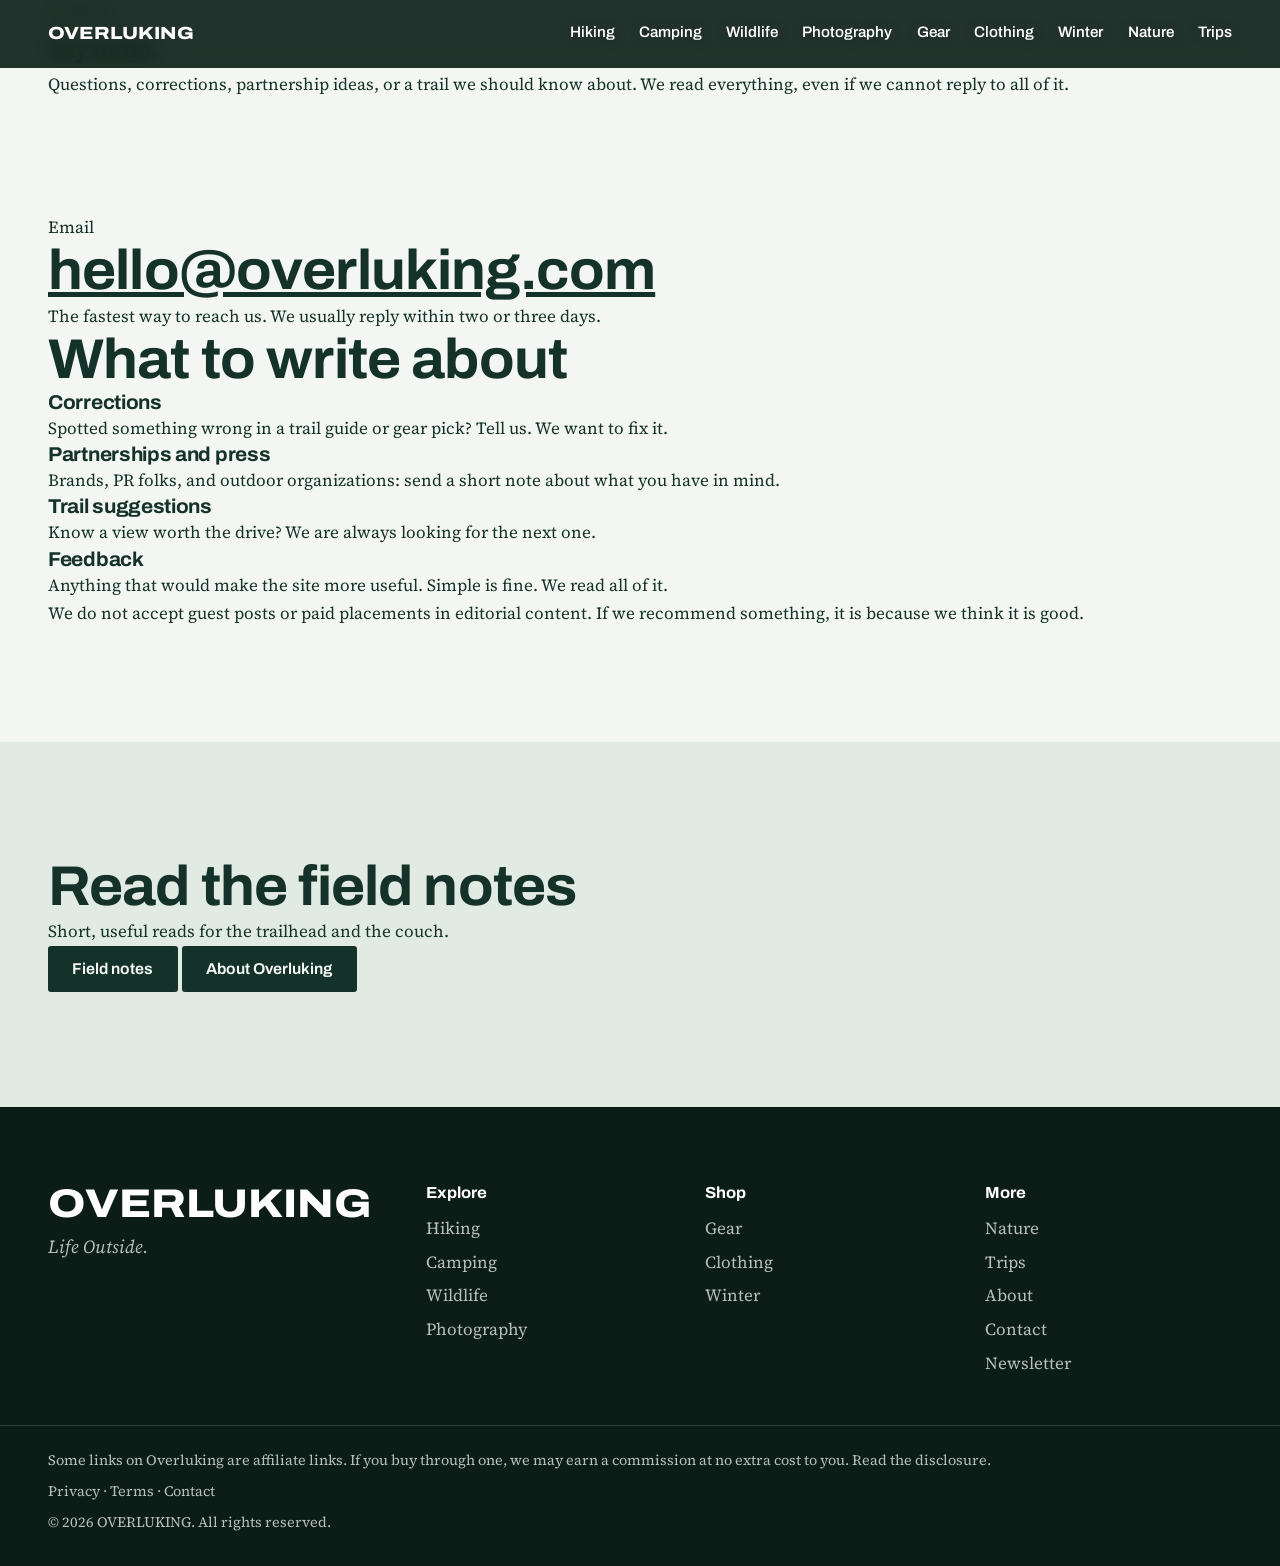
==== contact.html @ b3959e04 "Add contact.html with structured contact information This commit adds a new contact page with a stru" ====
<!DOCTYPE html>
<html lang="en-US">
<head>
  <meta charset="utf-8">
  <meta name="viewport" content="width=device-width, initial-scale=1">
  <title>Contact | OVERLUKING</title>
  <meta name="description" content="Get in touch with Overluking. Questions, corrections, partnership ideas, or just want to say hi from the trail.">
  <meta name="theme-color" content="#143229">

  <meta property="og:type" content="website">
  <meta property="og:site_name" content="OVERLUKING">
  <meta property="og:title" content="Contact | OVERLUKING">
  <meta property="og:description" content="Questions, corrections, partnership ideas, or just want to say hi from the trail.">
  <meta name="twitter:card" content="summary_large_image">

  <link rel="canonical" href="https://abdex-king.github.io/Overluking/contact.html">
  <link rel="icon" href="assets/favicon.svg" type="image/svg+xml">

  <link rel="preconnect" href="https://fonts.googleapis.com">
  <link rel="preconnect" href="https://fonts.gstatic.com" crossorigin>
  <link rel="stylesheet" href="https://fonts.googleapis.com/css2?family=Archivo:wdth,wght@62..125,400..800&family=Source+Serif+4:ital,opsz,wght@0,8..60,400..600;1,8..60,400..600&display=swap">
  <link rel="stylesheet" href="css/styles.css">
  <link rel="stylesheet" href="css/interior.css">
  <script src="js/main.js" defer></script>
</head>
<body>
  <a class="skip-link" href="#main">Skip to content</a>

  <!-- ============ HEADER ============ -->
  <header class="site-header is-solid" id="top">
    <div class="container site-header__bar">
      <a class="brand" href="index.html" aria-label="OVERLUKING home">OVERLUKING</a>
      <button class="nav-toggle" type="button" aria-expanded="false" aria-controls="site-nav">
        <span class="nav-toggle__label">Menu</span>
        <span class="nav-toggle__bars" aria-hidden="true"></span>
      </button>
      <nav class="nav" id="site-nav" aria-label="Primary">
        <ul>
          <li><a href="index.html#hiking">Hiking</a></li>
          <li><a href="index.html#camping">Camping</a></li>
          <li><a href="index.html#wildlife">Wildlife</a></li>
          <li><a href="index.html#photography">Photography</a></li>
          <li><a href="index.html#gear">Gear</a></li>
          <li><a href="index.html#clothing">Clothing</a></li>
          <li><a href="index.html#winter">Winter</a></li>
          <li><a href="index.html#nature">Nature</a></li>
          <li><a href="index.html#trips">Trips</a></li>
        </ul>
      </nav>
    </div>
  </header>

  <main id="main">

    <!-- ============ PAGE HEADER ============ -->
    <section class="page-head">
      <div class="container">
        <p class="page-head__eyebrow">Contact</p>
        <h1 class="page-head__title">Say hello.</h1>
        <p class="page-head__lede">Questions, corrections, partnership ideas, or a trail we should know about. We read everything, even if we cannot reply to all of it.</p>
      </div>
    </section>

    <!-- ============ CONTACT ============ -->
    <section class="band">
      <div class="container contact-grid">

        <div class="contact-card">
          <p class="contact-card__label">Email</p>
          <h2 class="contact-card__value"><a href="mailto:hello@overluking.com">hello@overluking.com</a></h2>
          <p class="contact-card__note">The fastest way to reach us. We usually reply within two or three days.</p>
        </div>

        <div class="contact-body">
          <h2>What to write about</h2>
          <ul class="contact-topics">
            <li>
              <h3>Corrections</h3>
              <p>Spotted something wrong in a trail guide or gear pick? Tell us. We want to fix it.</p>
            </li>
            <li>
              <h3>Partnerships and press</h3>
              <p>Brands, PR folks, and outdoor organizations: send a short note about what you have in mind.</p>
            </li>
            <li>
              <h3>Trail suggestions</h3>
              <p>Know a view worth the drive? We are always looking for the next one.</p>
            </li>
            <li>
              <h3>Feedback</h3>
              <p>Anything that would make the site more useful. Simple is fine. We read all of it.</p>
            </li>
          </ul>

          <p class="contact-small">We do not accept guest posts or paid placements in editorial content. If we recommend something, it is because we think it is good.</p>
        </div>

      </div>
    </section>

    <!-- ============ CTA ============ -->
    <section class="band band--lichen">
      <div class="container cta-strip">
        <div>
          <h2>Read the field notes</h2>
          <p>Short, useful reads for the trailhead and the couch.</p>
        </div>
        <div class="cta-strip__actions">
          <a class="btn btn--solid" href="index.html#notes">Field notes</a>
          <a class="btn btn--solid btn--ghost-dark" href="about.html">About Overluking</a>
        </div>
      </div>
    </section>

  </main>

  <!-- ============ FOOTER ============ -->
  <footer class="site-footer">
    <div class="container site-footer__grid">
      <div class="site-footer__brand">
        <p class="site-footer__mark">OVERLUKING</p>
        <p class="site-footer__tag">Life Outside.</p>
      </div>
      <nav aria-label="Explore">
        <h2 class="site-footer__title">Explore</h2>
        <ul>
          <li><a href="index.html#hiking">Hiking</a></li>
          <li><a href="index.html#camping">Camping</a></li>
          <li><a href="index.html#wildlife">Wildlife</a></li>
          <li><a href="index.html#photography">Photography</a></li>
        </ul>
      </nav>
      <nav aria-label="Shop">
        <h2 class="site-footer__title">Shop</h2>
        <ul>
          <li><a href="index.html#gear">Gear</a></li>
          <li><a href="index.html#clothing">Clothing</a></li>
          <li><a href="index.html#winter">Winter</a></li>
        </ul>
      </nav>
      <nav aria-label="More">
        <h2 class="site-footer__title">More</h2>
        <ul>
          <li><a href="index.html#nature">Nature</a></li>
          <li><a href="index.html#trips">Trips</a></li>
          <li><a href="about.html">About</a></li>
          <li><a href="contact.html">Contact</a></li>
          <li><a href="index.html#weekly-view">Newsletter</a></li>
        </ul>
      </nav>
    </div>
    <div class="container site-footer__legal">
      <p>Some links on Overluking are affiliate links. If you buy through one, we may earn a commission at no extra cost to you. <a href="affiliate-disclosure.html">Read the disclosure</a>.</p>
      <p><a href="privacy.html">Privacy</a> &middot; <a href="terms.html">Terms</a> &middot; <a href="contact.html">Contact</a></p>
      <p>&copy; <span id="year">2026</span> OVERLUKING. All rights reserved.</p>
    </div>
  </footer>

  <div class="toast" id="toast" role="status" aria-live="polite" hidden></div>
</body>
</html>
---- css/styles.css ----
/* ==========================================================================
   OVERLUKING core styles
   1. Tokens   2. Base   3. Layout helpers   4. Buttons and links
   5. Header   6. Hero   7. Sections   8. Footer   9. Motion and print
   ========================================================================== */

/* 1. Tokens ---------------------------------------------------------------- */
:root {
  /* Color: named for the landscape */
  --spruce:   #143229;  /* deep forest green: text, dark sections */
  --night:    #0C1D17;  /* darkest green: header, footer */
  --snow:     #F3F6F2;  /* cool off-white page background */
  --lichen:   #E2EAE4;  /* pale green-gray alternate background */
  --line:     #C7D3CB;  /* hairlines on light backgrounds */
  --granite:  #465651;  /* muted text on light backgrounds */
  --glow:     #EFA340;  /* alpenglow amber: the one warm accent */
  --glow-hi:  #F7BC66;
  --glacier:  #6E9FA3;

  /* Type: a wide, sturdy sans for headlines and interface, a text serif for reading */
  --font-display: "Archivo", "Helvetica Neue", Arial, sans-serif;
  --font-text:    "Source Serif 4", Georgia, "Times New Roman", serif;

  /* Layout */
  --wrap: 1280px;
  --gutter: clamp(1.25rem, 4vw, 3rem);
  --band: clamp(4rem, 9vw, 7.5rem);
  --radius: 4px;
  --header-h: 4.25rem;
}

/* 2. Base ------------------------------------------------------------------ */
*, *::before, *::after { box-sizing: border-box; }

html {
  scroll-behavior: smooth;
  scroll-padding-top: calc(var(--header-h) + 1rem);
  -webkit-text-size-adjust: 100%;
}

body {
  margin: 0;
  font-family: var(--font-text);
  font-size: 1.0625rem;
  line-height: 1.65;
  color: var(--spruce);
  background: var(--snow);
  -webkit-font-smoothing: antialiased;
  text-rendering: optimizeLegibility;
}

body.nav-open { overflow: hidden; }

img, svg { display: block; max-width: 100%; }
img { height: auto; }  /* width/height attributes reserve space; CSS sets the real size */
a { color: inherit; }
h1, h2, h3, p, ul, ol, figure { margin: 0; }
ul, ol { padding: 0; list-style: none; }
button, input { font: inherit; color: inherit; }

h2, h3 {
  font-family: var(--font-display);
  font-weight: 700;
  font-stretch: 104%;
  line-height: 1.08;
  letter-spacing: -0.015em;
  text-wrap: balance;
}
h2 { font-size: clamp(2rem, 1.1rem + 3vw, 3.5rem); }
h3 { font-size: 1.25rem; line-height: 1.2; }

p { text-wrap: pretty; }

:focus-visible {
  outline: 3px solid var(--glow);
  outline-offset: 3px;
  border-radius: 2px;
}

.visually-hidden {
  position: absolute !important;
  width: 1px; height: 1px;
  margin: -1px; padding: 0; border: 0;
  overflow: hidden;
  clip: rect(0 0 0 0);
  white-space: nowrap;
}

.skip-link {
  position: fixed;
  left: 1rem; top: -4rem;
  z-index: 100;
  padding: .7rem 1rem;
  background: var(--glow);
  color: var(--night);
  font-family: var(--font-display);
  font-weight: 600;
  text-decoration: none;
  transition: top .2s;
}
.skip-link:focus { top: 1rem; }

/* 3. Layout helpers -------------------------------------------------------- */
.container {
  width: 100%;
  max-width: calc(var(--wrap) + var(--gutter) * 2);
  margin-inline: auto;
  padding-inline: var(--gutter);
}

.band { padding-block: var(--band); }
.band--lichen { background: var(--lichen); }
.band--dark { background: var(--spruce); color: var(--snow); }

.lede {
  font-size: clamp(1.1rem, 1rem + .5vw, 1.3rem);
  line-height: 1.55;
}

.section-head {
  display: grid;
  gap: 1rem 4rem;
  margin-bottom: clamp(2rem, 4.5vw, 3.5rem);
}
.section-head__aside { display: grid; gap: .9rem; justify-items: start; color: var(--granite); }
.section-head__aside p { max-width: 34rem; }

/* 4. Buttons and links ----------------------------------------------------- */
.btn {
  display: inline-flex;
  align-items: center;
  justify-content: center;
  min-height: 2.9rem;
  padding: .65rem 1.4rem;
  border: 2px solid transparent;
  border-radius: 3px;
  font-family: var(--font-display);
  font-size: .98rem;
  font-weight: 650;
  line-height: 1.1;
  text-align: center;
  text-decoration: none;
  transition: background-color .2s, color .2s, border-color .2s;
}
.btn--small { min-height: 2.4rem; padding: .4rem 1rem; font-size: .9rem; white-space: nowrap; }
.btn--glow  { background: var(--glow); color: var(--night); }
.btn--glow:hover { background: var(--glow-hi); }
.btn--ghost { border-color: rgba(255,255,255,.65); color: #fff; }
.btn--ghost:hover { background: rgba(255,255,255,.14); border-color: #fff; }
.btn--solid { background: var(--spruce); color: var(--snow); }
.btn--solid:hover { background: #1F4A3B; }

.text-link {
  font-family: var(--font-display);
  font-weight: 650;
  color: inherit;
  text-decoration: underline;
  text-decoration-color: var(--glow);
  text-decoration-thickness: 3px;
  text-underline-offset: .3em;
}
.text-link:hover { text-decoration-color: currentColor; }

/* 5. Header ---------------------------------------------------------------- */
.site-header {
  position: fixed;
  inset: 0 0 auto 0;
  z-index: 50;
}
/* The solid bar is a pseudo-element so the header itself never creates a
   containing block for the full-screen mobile menu. */
.site-header::before {
  content: "";
  position: absolute;
  inset: 0;
  background: rgba(12, 29, 23, .9);
  -webkit-backdrop-filter: blur(10px);
  backdrop-filter: blur(10px);
  opacity: 0;
  transition: opacity .3s;
}
.site-header.is-solid::before,
body.nav-open .site-header::before { opacity: 1; }

.site-header__bar {
  position: relative;
  display: flex;
  align-items: center;
  justify-content: space-between;
  gap: 2rem;
  height: var(--header-h);
}

.brand {
  position: relative;
  z-index: 2;
  color: #fff;
  font-family: var(--font-display);
  font-size: 1.1rem;
  font-weight: 800;
  font-stretch: 118%;
  letter-spacing: .01em;
  text-decoration: none;
}

.nav ul { display: flex; gap: clamp(1rem, 1.9vw, 1.75rem); }
.nav a {
  display: inline-block;
  padding: .4rem 0;
  border-bottom: 2px solid transparent;
  color: #fff;
  font-family: var(--font-display);
  font-size: .95rem;
  font-weight: 550;
  text-decoration: none;
  text-shadow: 0 1px 12px rgba(0,0,0,.25);
  transition: border-color .2s;
}
.nav a:hover { border-color: var(--glow); }
.nav a[aria-current="location"] { border-color: var(--glow); }

.nav-toggle {
  position: relative;
  z-index: 2;
  display: none;
  align-items: center;
  gap: .7rem;
  padding: .5rem 0;
  border: 0;
  background: none;
  color: #fff;
  font-family: var(--font-display);
  font-size: .95rem;
  font-weight: 600;
  cursor: pointer;
}
.nav-toggle__bars,
.nav-toggle__bars::before {
  display: block;
  width: 1.5rem;
  height: 2px;
  background: currentColor;
  transition: transform .25s;
}
.nav-toggle__bars { position: relative; top: -3px; }
.nav-toggle__bars::before { content: ""; position: absolute; top: 7px; left: 0; }
body.nav-open .nav-toggle__bars { transform: translateY(3.5px) rotate(45deg); }
body.nav-open .nav-toggle__bars::before { top: 0; transform: rotate(-90deg); }

@media (max-width: 1023px) {
  .nav-toggle { display: inline-flex; }
  .nav {
    position: fixed;
    inset: 0;
    z-index: 1;
    display: flex;
    flex-direction: column;
    justify-content: center;
    padding: 5.5rem var(--gutter) 2rem;
    background: var(--night);
    opacity: 0;
    visibility: hidden;
    transition: opacity .25s, visibility .25s;
  }
  body.nav-open .nav { opacity: 1; visibility: visible; }
  .nav ul { flex-direction: column; gap: 0; }
  .nav a {
    padding: .55rem 0;
    border-bottom: 0;
    font-size: clamp(1.7rem, 7vw, 2.4rem);
    font-weight: 700;
    font-stretch: 108%;
    text-shadow: none;
  }
  .nav a:hover, .nav a[aria-current="location"] { color: var(--glow); }
}

/* 6. Hero ------------------------------------------------------------------ */
.hero {
  /* Dawn is the default light */
  --sky-top: #3D5A7A; --sky-mid: #E3A57C; --sky-low: #F6D7A3;
  --sun: #FFE7B0;     --mist: #FFDDB8;
  --r1: #B98B92; --r2: #9C7A88; --r3: #7A6A80; --r4: #5A5A73; --r5: #3F4A63;
  --fg2: #263247; --fg: #15211F;

  position: relative;
  isolation: isolate;
  min-height: clamp(660px, 100svh, 940px);
  overflow: hidden;
  color: #fff;
  background: var(--sky-top);
}
.hero[data-light="day"] {
  --sky-top: #2F6C9B; --sky-mid: #8FC3DC; --sky-low: #E2F0EE;
  --sun: #FFFFFF;     --mist: #FFFFFF;
  --r1: #B4CED6; --r2: #94B6C2; --r3: #6F9AA9; --r4: #4F7F8D; --r5: #356470;
  --fg2: #244A4E; --fg: #10251F;
}
.hero[data-light="dusk"] {
  --sky-top: #1B2A4A; --sky-mid: #6A4C7E; --sky-low: #E58D6B;
  --sun: #FFB37A;     --mist: #F2A07E;
  --r1: #8A5F86; --r2: #6C4E7C; --r3: #52436F; --r4: #3A3862; --r5: #282B4E;
  --fg2: #1B2140; --fg: #0C1120;
}

.hero__art {
  position: absolute;
  inset: 0;
  z-index: -2;
  width: 100%;
  height: 100%;
}
.hero__art .s-top   { stop-color: var(--sky-top); }
.hero__art .s-mid   { stop-color: var(--sky-mid); }
.hero__art .s-low   { stop-color: var(--sky-low); }
.hero__art .sun-a   { stop-color: var(--sun); }
.hero__art .mist-c  { stop-color: var(--mist); }
.hero__art .sun-disk { fill: var(--sun); }
.hero__art .ridge.r1 { fill: var(--r1); }
.hero__art .ridge.r2 { fill: var(--r2); }
.hero__art .ridge.r3 { fill: var(--r3); }
.hero__art .ridge.r4 { fill: var(--r4); }
.hero__art .ridge.r5 { fill: var(--r5); }
.hero__art .fg2 { fill: var(--fg2); }
.hero__art .fg  { fill: var(--fg); }
.hero__art stop,
.hero__art path,
.hero__art circle { transition: stop-color .9s ease, fill .9s ease; }

/* Keeps white type readable in every light */
.hero::after {
  content: "";
  position: absolute;
  inset: 0;
  z-index: -1;
  pointer-events: none;
  background:
    linear-gradient(180deg, rgba(6,16,20,.5) 0%, rgba(6,16,20,.24) 40%, rgba(6,16,20,0) 66%),
    linear-gradient(0deg, rgba(6,14,12,.4) 0%, rgba(6,14,12,0) 22%);
}

.hero__inner {
  padding-top: clamp(6.25rem, 15vh, 8.5rem);
  padding-bottom: 6rem;
}

.hero__wordmark {
  font-family: var(--font-display);
  font-size: clamp(2.4rem, 10.4vw, 10.5rem);
  font-weight: 800;
  font-stretch: 112%;
  line-height: .9;
  letter-spacing: -.02em;
  white-space: nowrap;
  text-shadow: 0 2px 30px rgba(6,16,20,.25);
}
.hero__tagline {
  margin-top: .3em;
  font-family: var(--font-text);
  font-size: clamp(1.6rem, 3.4vw, 2.7rem);
  font-style: italic;
  font-weight: 500;
  line-height: 1.1;
}
.hero__deck {
  max-width: 33rem;
  margin-block: 1.1rem 1.6rem;
  font-size: clamp(1.05rem, 1rem + .3vw, 1.2rem);
  line-height: 1.5;
  text-shadow: 0 1px 14px rgba(6,16,20,.5);
}
.hero__cta { display: flex; flex-wrap: wrap; gap: .75rem; }

.light-switch {
  position: absolute;
  right: var(--gutter);
  bottom: 1.4rem;
  display: flex;
  align-items: center;
  gap: .25rem;
  padding: .3rem;
  border-radius: 3px;
  background: rgba(6,14,12,.5);
  -webkit-backdrop-filter: blur(8px);
  backdrop-filter: blur(8px);
  font-family: var(--font-display);
  font-size: .85rem;
}
.light-switch__label { padding: 0 .6rem 0 .5rem; color: rgba(255,255,255,.75); }
.light-switch button {
  padding: .4rem .8rem;
  border: 0;
  border-radius: 2px;
  background: none;
  font-weight: 600;
  cursor: pointer;
  transition: background-color .2s, color .2s;
}
.light-switch button:hover { background: rgba(255,255,255,.15); }
.light-switch button[aria-pressed="true"] { background: var(--glow); color: var(--night); }

/* 7. Sections -------------------------------------------------------------- */

/* Manifesto */
.manifesto { padding-bottom: 0; }
.manifesto__grid { display: grid; gap: 2rem 5rem; }
.manifesto__statement {
  font-family: var(--font-text);
  font-size: clamp(1.9rem, 1rem + 3.2vw, 3.6rem);
  font-stretch: 100%;
  font-weight: 500;
  line-height: 1.12;
  letter-spacing: -.01em;
}
.manifesto__body { display: grid; gap: 1.1rem; justify-items: start; align-content: start; color: var(--granite); }
.manifesto__body p { max-width: 32rem; }

/* Stories (hiking) */
.hiking__grid { display: grid; gap: 2.75rem; }

.story__media { display: block; overflow: hidden; border-radius: var(--radius); background: var(--lichen); }
.story__media img { width: 100%; height: 100%; object-fit: cover; }
.story__meta {
  display: flex;
  flex-wrap: wrap;
  gap: .25rem 1rem;
  margin-bottom: .5rem;
  color: var(--granite);
  font-family: var(--font-display);
  font-size: .9rem;
}
.story__meta a { font-weight: 650; color: var(--spruce); text-decoration-color: var(--glow); text-decoration-thickness: 2px; text-underline-offset: .25em; }
.story h3 a { text-decoration: none; }
.story h3 a:hover { text-decoration: underline; text-decoration-color: var(--glow); text-decoration-thickness: 3px; text-underline-offset: .2em; }

.story--lead .story__media { aspect-ratio: 3 / 2; }
.story--lead .story__body { margin-top: 1.4rem; display: grid; gap: .7rem; max-width: 40rem; }
.story--lead h3 { font-size: clamp(1.6rem, 1.1rem + 1.8vw, 2.4rem); line-height: 1.08; }
.story--lead p:last-child { color: var(--granite); }

.hiking__list { display: grid; align-content: start; }
.story--row {
  display: grid;
  grid-template-columns: 7.5rem 1fr;
  gap: 1.1rem;
  align-items: center;
  padding-block: 1.25rem;
  border-top: 1px solid var(--line);
}
.story--row:first-child { border-top: 0; padding-top: 0; }
.story--row:last-child { padding-bottom: 0; }
.story--row .story__media { aspect-ratio: 1; }
.story--row .story__meta { margin-bottom: .3rem; }
.story--row h3 { font-size: 1.15rem; }

/* Camping */
.split { display: grid; gap: 2.5rem; align-items: center; }
.split__media img {
  width: 100%;
  aspect-ratio: 4 / 5;
  object-fit: cover;
  border-radius: var(--radius);
}
.split__body { display: grid; gap: 1.25rem; justify-items: start; }
.split__body .lede { max-width: 34rem; color: var(--granite); }

.kit-list { width: 100%; margin-block: .5rem; border-bottom: 1px solid var(--line); }
.kit-list li {
  display: grid;
  grid-template-columns: 1fr auto;
  gap: 1rem 1.5rem;
  align-items: center;
  padding-block: 1.15rem;
  border-top: 1px solid var(--line);
}
.kit-list h3 { margin-bottom: .2rem; }
.kit-list p { color: var(--granite); font-size: 1rem; line-height: 1.5; max-width: 28rem; }

/* Gear */
.products {
  display: grid;
  gap: 2.25rem 1.5rem;
  grid-template-columns: repeat(auto-fill, minmax(min(100%, 15.5rem), 1fr));
}
.product img { width: 100%; aspect-ratio: 4 / 3; object-fit: cover; border-radius: var(--radius); }
.product { display: flex; flex-direction: column; }
.product__body { display: grid; flex: 1; grid-template-rows: auto 1fr auto; gap: .6rem; justify-items: start; padding-top: 1.1rem; }
.product__body p { color: var(--granite); font-size: 1rem; line-height: 1.5; margin-bottom: .4rem; }

.disclosure {
  margin-top: 2rem;
  padding-left: 1rem;
  border-left: 3px solid var(--glow);
  max-width: 44rem;
  color: var(--granite);
  font-size: .95rem;
  line-height: 1.5;
}

.checklist {
  margin-top: clamp(3rem, 6vw, 5rem);
  padding: clamp(1.5rem, 4vw, 3rem);
  border: 1px solid var(--line);
  border-radius: var(--radius);
  background: #fff;
}
.checklist__head { display: grid; gap: 1.5rem 3rem; margin-bottom: 1.75rem; }
.checklist__head h3 { font-size: clamp(1.5rem, 1.2rem + 1.2vw, 2rem); margin-bottom: .4rem; }
.checklist__head p { color: var(--granite); max-width: 32rem; }
.checklist__progress { align-self: end; }
.checklist__count { margin-bottom: .5rem; font-family: var(--font-display); font-weight: 650; }
.checklist__bar { height: 6px; border-radius: 3px; background: var(--lichen); overflow: hidden; }
.checklist__bar span { display: block; width: calc(var(--p, 0) * 1%); height: 100%; background: var(--glow); transition: width .3s ease; }

.checklist__list { display: grid; gap: 0 3rem; }
.checklist__list li {
  display: flex;
  align-items: flex-start;
  justify-content: space-between;
  gap: 1rem;
  padding-block: .9rem;
  border-top: 1px solid var(--line);
}
.checklist__list label { display: flex; align-items: flex-start; gap: .85rem; cursor: pointer; line-height: 1.45; }
.checklist__list label strong { display: block; font-family: var(--font-display); font-weight: 650; }
.checklist__list label span { color: var(--granite); font-size: 1rem; }
.checklist__list label strong { color: var(--spruce); }
.checklist__list input {
  appearance: none;
  -webkit-appearance: none;
  flex: none;
  position: relative;
  width: 1.4rem;
  height: 1.4rem;
  margin: .15rem 0 0;
  border: 2px solid var(--spruce);
  border-radius: 3px;
  background: #fff;
  cursor: pointer;
  transition: background-color .15s;
}
.checklist__list input:checked { background: var(--spruce); }
.checklist__list input:checked::after {
  content: "";
  position: absolute;
  left: 4px; top: 0;
  width: 6px; height: 11px;
  border: solid var(--snow);
  border-width: 0 2.5px 2.5px 0;
  transform: rotate(45deg);
}
.checklist__list input:checked + span strong { text-decoration: line-through; text-decoration-color: var(--glow); text-decoration-thickness: 2px; }
.checklist__shop {
  flex: none;
  padding-top: .1rem;
  color: var(--spruce);
  font-family: var(--font-display);
  font-size: .92rem;
  font-weight: 650;
  text-decoration: underline;
  text-decoration-color: var(--glow);
  text-decoration-thickness: 2px;
  text-underline-offset: .25em;
}

/* Wildlife + photography */
.eyes__grid { display: grid; gap: 4rem 4.5rem; }
.eye { display: grid; gap: 1.25rem; align-content: start; justify-items: start; }
.eye img { width: 100%; aspect-ratio: 3 / 2; object-fit: cover; border-radius: var(--radius); margin-bottom: .5rem; }
.eye .lede { color: rgba(243,246,242,.82); max-width: 34rem; }
.eye .text-link { color: var(--snow); }

.mini-picks { width: 100%; border-bottom: 1px solid rgba(255,255,255,.2); }
.mini-picks li {
  display: flex;
  align-items: center;
  justify-content: space-between;
  gap: 1rem;
  padding-block: .8rem;
  border-top: 1px solid rgba(255,255,255,.2);
  font-size: 1rem;
  line-height: 1.4;
}

/* Clothing + winter */
.cw__grid { display: grid; gap: 4rem 4.5rem; align-items: start; }
.cw__layers { display: grid; gap: 1.25rem; justify-items: start; }
.cw__layers .lede, .cw__winter .lede { color: var(--granite); max-width: 34rem; }

.layers { width: 100%; display: grid; gap: .6rem; margin-block: .5rem; }
.layers__row {
  display: flex;
  align-items: center;
  justify-content: space-between;
  gap: 1rem;
  padding: 1rem 1.15rem 1rem 1.4rem;
  border-left: 10px solid var(--c);
  border-radius: 3px;
  background: #fff;
}
.layers__row h3 { margin-bottom: .15rem; }
.layers__row p { color: var(--granite); font-size: 1rem; line-height: 1.45; }

.cw__winter { display: grid; gap: 1.25rem; justify-items: start; }
.cw__winter img { width: 100%; aspect-ratio: 4 / 3; object-fit: cover; border-radius: var(--radius); margin-bottom: .5rem; }

/* Nature tiles */
.tiles { display: grid; gap: .75rem; grid-template-columns: repeat(2, 1fr); }
.tile {
  position: relative;
  display: block;
  min-height: 13rem;
  overflow: hidden;
  border-radius: var(--radius);
  color: #fff;
  text-decoration: none;
  background: var(--spruce);
}
.tile--wide { grid-column: 1 / -1; min-height: 16rem; }
.tile img { position: absolute; inset: 0; width: 100%; height: 100%; object-fit: cover; }
.tile::after {
  content: "";
  position: absolute;
  inset: 0;
  background: linear-gradient(0deg, rgba(6,16,20,.72) 0%, rgba(6,16,20,0) 62%);
}
.tile__text {
  position: absolute;
  inset: auto 0 0 0;
  z-index: 1;
  display: grid;
  gap: .15rem;
  padding: 1.1rem 1.25rem;
  font-size: .95rem;
  line-height: 1.35;
}
.tile__text strong {
  font-family: var(--font-display);
  font-size: clamp(1.25rem, 1rem + 1vw, 1.75rem);
  font-weight: 700;
  font-stretch: 106%;
  line-height: 1.1;
}
.tile:hover .tile__text strong { text-decoration: underline; text-decoration-color: var(--glow); text-decoration-thickness: 3px; text-underline-offset: .2em; }

/* Trips */
.trips__grid { display: grid; gap: 2.5rem 1.5rem; }
.trip { position: relative; display: grid; gap: .4rem; align-content: start; }
.trip img { width: 100%; aspect-ratio: 4 / 3; object-fit: cover; border-radius: var(--radius); margin-bottom: .7rem; }
.trip h3 { font-size: 1.4rem; }
.trip h3 a { text-decoration: none; }
.trip h3 a::after { content: ""; position: absolute; inset: 0; }
.trip h3 a:hover { text-decoration: underline; text-decoration-color: var(--glow); text-decoration-thickness: 3px; text-underline-offset: .2em; }
.trip__place { color: var(--granite); font-family: var(--font-display); font-size: .92rem; font-weight: 600; }
.trip p:last-child { color: var(--granite); font-size: 1rem; line-height: 1.5; max-width: 30rem; }

.stay {
  display: grid;
  gap: 1.75rem 3rem;
  align-items: center;
  margin-top: clamp(3rem, 6vw, 4.5rem);
  padding: clamp(1.75rem, 4vw, 3rem);
  border-radius: var(--radius);
  background: var(--spruce);
  color: var(--snow);
}
.stay h3 { margin-bottom: .5rem; font-size: clamp(1.5rem, 1.2rem + 1.2vw, 2rem); }
.stay p { max-width: 34rem; color: rgba(243,246,242,.82); }
.stay__actions { display: flex; flex-wrap: wrap; gap: .75rem; }

/* Field notes */
.notes__grid { display: grid; gap: 2rem 5rem; }
.notes__intro { display: grid; gap: .9rem; align-content: start; }
.notes__intro p { color: var(--granite); }
.notes__list { border-bottom: 1px solid var(--line); }
.notes__list a {
  display: grid;
  gap: .3rem;
  padding-block: 1.2rem;
  border-top: 1px solid var(--line);
  text-decoration: none;
}
.notes__title {
  font-family: var(--font-display);
  font-size: clamp(1.15rem, 1rem + .6vw, 1.45rem);
  font-weight: 650;
  line-height: 1.2;
}
.notes__list a:hover .notes__title { text-decoration: underline; text-decoration-color: var(--glow); text-decoration-thickness: 3px; text-underline-offset: .2em; }
.notes__meta { display: flex; gap: 1rem; color: var(--granite); font-family: var(--font-display); font-size: .9rem; }
.notes__meta span:first-child { font-weight: 650; color: var(--spruce); }

/* Newsletter */
.newsletter__grid { display: grid; gap: 2rem 5rem; align-items: center; }
.newsletter .lede { margin-top: 1rem; max-width: 32rem; color: rgba(243,246,242,.82); }
.signup { display: grid; gap: .75rem; }
.signup input {
  width: 100%;
  min-height: 3.1rem;
  padding: .6rem 1rem;
  border: 2px solid rgba(255,255,255,.4);
  border-radius: 3px;
  background: rgba(255,255,255,.08);
  color: #fff;
}
.signup input::placeholder { color: rgba(255,255,255,.55); }
.signup input:focus-visible { outline-offset: 2px; border-color: var(--glow); }
.signup input[aria-invalid="true"] { border-color: #FF9C86; }
.signup__msg { min-height: 1.5em; font-family: var(--font-display); font-size: .95rem; color: var(--glow-hi); }

/* 8. Footer ---------------------------------------------------------------- */
.site-footer { background: var(--night); color: rgba(243,246,242,.75); padding-block: clamp(3rem, 6vw, 5rem) 2rem; }
.site-footer a { text-decoration: none; }
.site-footer a:hover { color: var(--glow); }
.site-footer__grid { display: grid; gap: 2.5rem 2rem; grid-template-columns: repeat(2, 1fr); }
.site-footer__brand { grid-column: 1 / -1; }
.site-footer__mark {
  color: #fff;
  font-family: var(--font-display);
  font-size: clamp(1.75rem, 1.2rem + 2vw, 2.5rem);
  font-weight: 800;
  font-stretch: 116%;
  line-height: 1;
}
.site-footer__tag { margin-top: .5rem; font-style: italic; font-size: 1.15rem; }
.site-footer__title {
  margin-bottom: .8rem;
  color: #fff;
  font-size: 1rem;
  letter-spacing: 0;
}
.site-footer li + li { margin-top: .35rem; }
.site-footer__legal {
  display: grid;
  gap: .6rem;
  margin-top: 3rem;
  padding-top: 1.5rem;
  border-top: 1px solid rgba(255,255,255,.15);
  font-size: .9rem;
  line-height: 1.5;
}

/* Toast (used while links are still placeholders) */
.toast {
  position: fixed;
  left: 50%;
  bottom: 1.5rem;
  z-index: 90;
  max-width: calc(100% - 2rem);
  padding: .8rem 1.2rem;
  border-radius: 3px;
  background: var(--night);
  color: #fff;
  font-family: var(--font-display);
  font-size: .95rem;
  transform: translateX(-50%);
  box-shadow: 0 6px 30px rgba(0,0,0,.3);
}
.toast[hidden] { display: none; }

/* Breakpoints -------------------------------------------------------------- */
@media (min-width: 640px) {
  .trips__grid { grid-template-columns: repeat(2, 1fr); }
  .trips__grid .trip:first-child { grid-column: 1 / -1; }
  .trips__grid .trip:first-child img { aspect-ratio: 16 / 8; }
  .tiles { grid-template-columns: repeat(2, 1fr); }
  .site-footer__grid { grid-template-columns: 1.4fr repeat(3, 1fr); }
  .site-footer__brand { grid-column: auto; }
  .signup { grid-template-columns: 1fr auto; }
  .signup__msg { grid-column: 1 / -1; }
  .checklist__list { grid-template-columns: repeat(2, 1fr); }
}

@media (min-width: 900px) {
  .section-head { grid-template-columns: minmax(0, 1.15fr) minmax(0, 1fr); align-items: end; }
  .manifesto__grid { grid-template-columns: minmax(0, 1.5fr) minmax(0, 1fr); align-items: start; }
  .manifesto__body { padding-top: .6rem; }
  .hiking__grid { grid-template-columns: minmax(0, 1.55fr) minmax(0, 1fr); gap: 4rem; }
  .split { grid-template-columns: minmax(0, 1fr) minmax(0, 1.05fr); gap: 5rem; }
  .eyes__grid, .cw__grid { grid-template-columns: repeat(2, minmax(0, 1fr)); }
  .checklist__head { grid-template-columns: minmax(0, 1fr) minmax(0, 16rem); }
  .tiles { grid-template-columns: repeat(4, 1fr); grid-template-rows: repeat(2, 15rem); }
  .tile--wide { grid-column: span 2; grid-row: span 2; min-height: 0; }
  .tile { min-height: 0; }
  .stay { grid-template-columns: 1fr auto; }
  .notes__grid { grid-template-columns: minmax(0, 1fr) minmax(0, 1.6fr); }
  .newsletter__grid { grid-template-columns: minmax(0, 1fr) minmax(0, 1fr); }
}

@media (min-width: 1000px) {
  .trips__grid { grid-template-columns: repeat(6, 1fr); gap: 3rem 1.75rem; }
  .trips__grid .trip { grid-column: span 2; }
  .trips__grid .trip:nth-child(-n+2) { grid-column: span 3; }
  .trips__grid .trip:nth-child(-n+2) img { aspect-ratio: 3 / 2; }
}

@media (max-width: 480px) {
  .hero__cta .btn { flex: 1 1 100%; }
  .light-switch__label { display: none; }
  .story--row { grid-template-columns: 6rem 1fr; }
  .kit-list li, .layers__row { grid-template-columns: 1fr; }
  .kit-list li { justify-items: start; }
  .layers__row { flex-direction: column; align-items: flex-start; }
  .mini-picks li { flex-direction: column; align-items: flex-start; }
}

/* 9. Motion and print ------------------------------------------------------ */
/* One orchestrated moment: the ridges rise into place from far to near. */
@media (prefers-reduced-motion: no-preference) {
  .hero__art .rise {
    animation: rise 1.6s cubic-bezier(.2, .7, .2, 1) both;
    animation-delay: calc(var(--i) * .13s);
  }
  .hero__inner { animation: settle 1.1s .55s ease-out both; }
  @keyframes rise   { from { opacity: 0; transform: translateY(60px); } to { opacity: 1; transform: none; } }
  @keyframes settle { from { opacity: 0; } to { opacity: 1; } }
}

@media (prefers-reduced-motion: reduce) {
  html { scroll-behavior: auto; }
  * { transition-duration: .01ms !important; }
}

@media print {
  .site-header, .light-switch, .toast { display: none; }
  .hero { min-height: 0; }
}
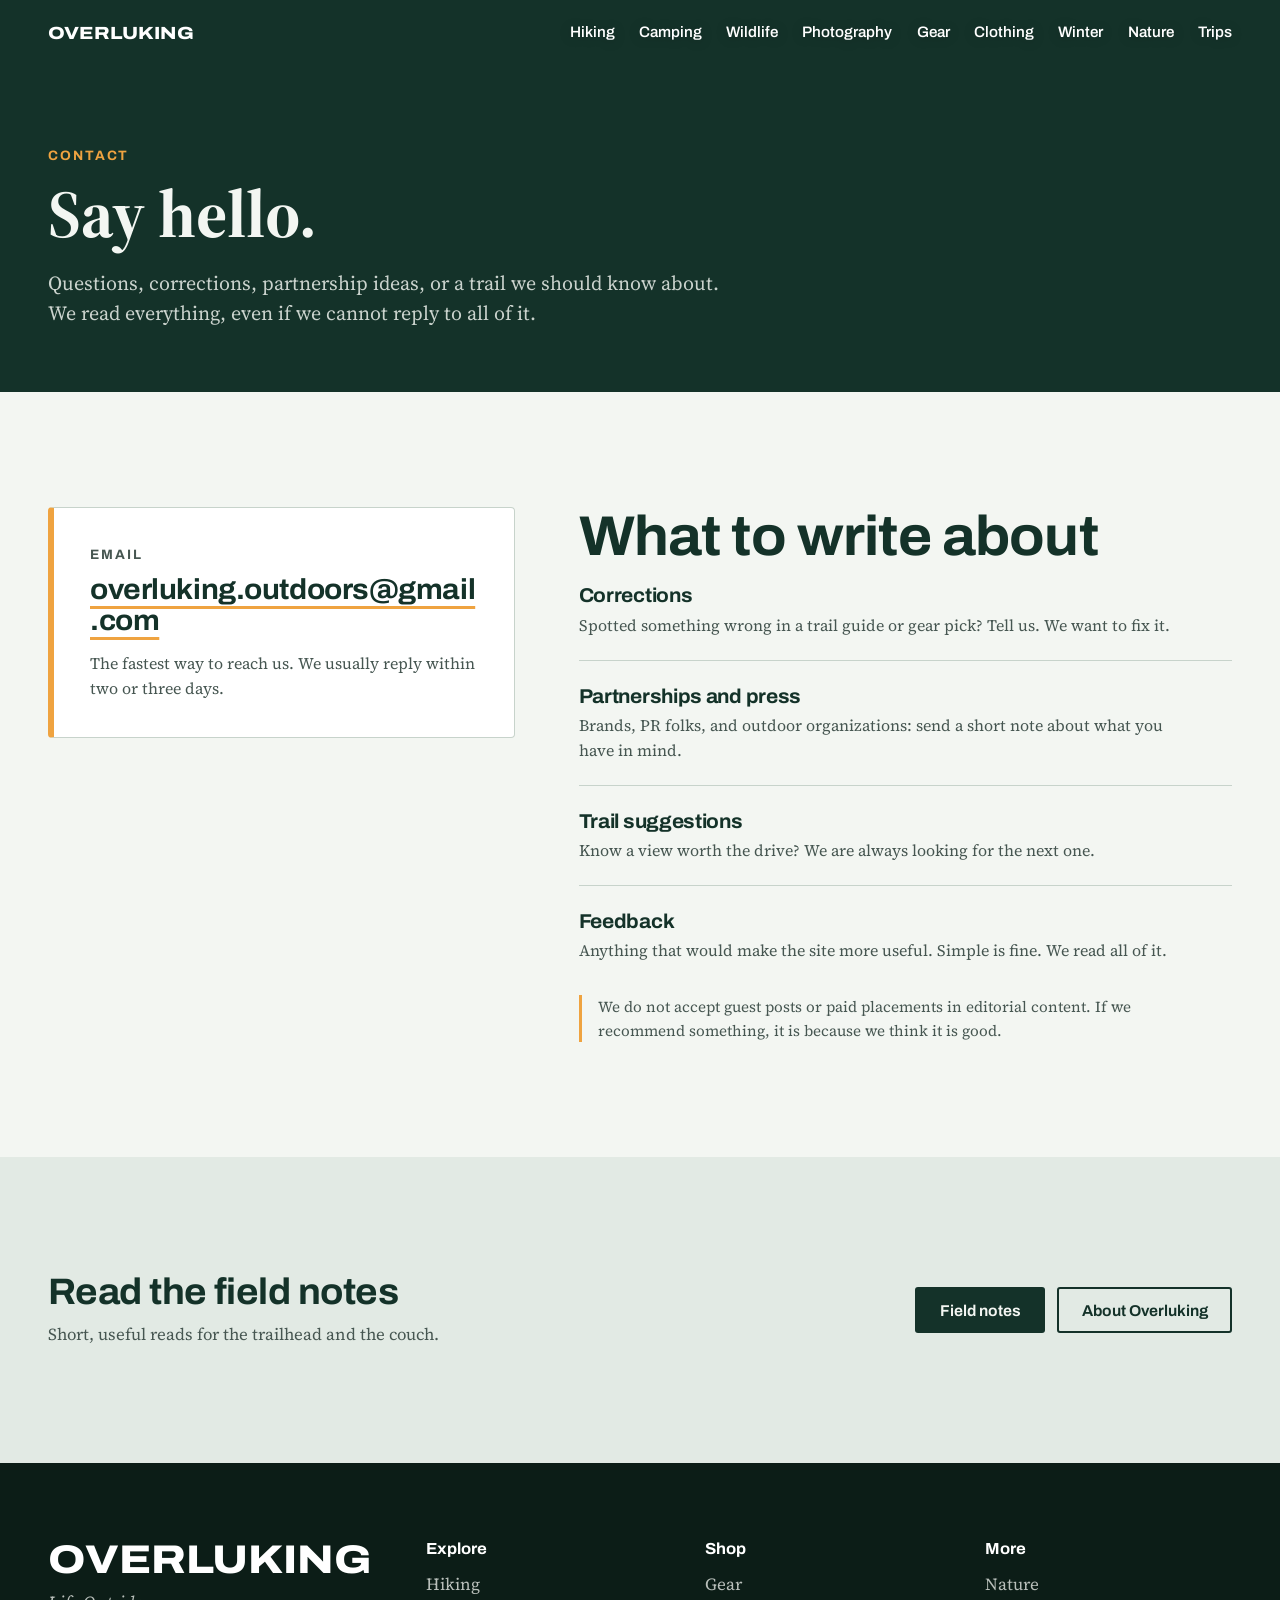
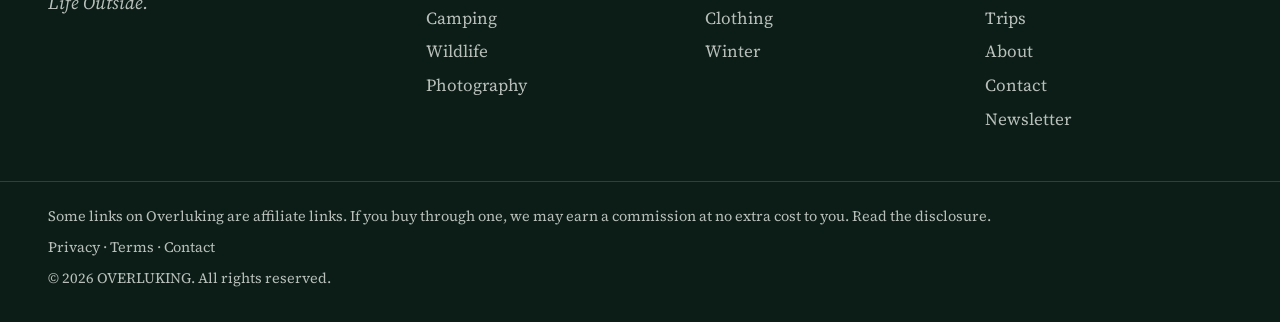
==== commit d5230698: "Update contact.html Update contact email to real Gmail address" ====
--- a/contact.html
+++ b/contact.html
@@ -67,7 +67,7 @@
 
         <div class="contact-card">
           <p class="contact-card__label">Email</p>
-          <h2 class="contact-card__value"><a href="mailto:hello@overluking.com">hello@overluking.com</a></h2>
+          <h2 class="contact-card__value"><a href="mailto:overluking.outdoors@gmail.com">overluking.outdoors@gmail.com</a></h2>
           <p class="contact-card__note">The fastest way to reach us. We usually reply within two or three days.</p>
         </div>
 
--- a/css/styles.css
+++ b/css/styles.css
@@ -52,7 +52,7 @@
 body.nav-open { overflow: hidden; }
 
 img, svg { display: block; max-width: 100%; }
-img { height: auto; }  /* width/height attributes reserve space; CSS sets the real size */
+img { height: auto; }
 a { color: inherit; }
 h1, h2, h3, p, ul, ol, figure { margin: 0; }
 ul, ol { padding: 0; list-style: none; }
@@ -167,8 +167,6 @@
   inset: 0 0 auto 0;
   z-index: 50;
 }
-/* The solid bar is a pseudo-element so the header itself never creates a
-   containing block for the full-screen mobile menu. */
 .site-header::before {
   content: "";
   position: absolute;
@@ -277,7 +275,6 @@
 
 /* 6. Hero ------------------------------------------------------------------ */
 .hero {
-  /* Dawn is the default light */
   --sky-top: #3D5A7A; --sky-mid: #E3A57C; --sky-low: #F6D7A3;
   --sun: #FFE7B0;     --mist: #FFDDB8;
   --r1: #B98B92; --r2: #9C7A88; --r3: #7A6A80; --r4: #5A5A73; --r5: #3F4A63;
@@ -293,7 +290,7 @@
 .hero[data-light="day"] {
   --sky-top: #2F6C9B; --sky-mid: #8FC3DC; --sky-low: #E2F0EE;
   --sun: #FFFFFF;     --mist: #FFFFFF;
-  --r1: #B4CED6; --r2: #94B6C2; --r3: #6F9AA9; --r4: #4F7F8D; --r5: #356470;
+  --r1: #B4CED6; --r2: #94B6C2 --r3: #6F9AA9; --r4: #4F7F8D; --r5: #356470;
   --fg2: #244A4E; --fg: #10251F;
 }
 .hero[data-light="dusk"] {
@@ -325,9 +322,8 @@
 .hero__art .fg  { fill: var(--fg); }
 .hero__art stop,
 .hero__art path,
-.hero__art circle { transition: stop-color .9s ease, fill .9s ease; }
-
-/* Keeps white type readable in every light */
+.hero__art circle { transition: none; }
+
 .hero::after {
   content: "";
   position: absolute;
@@ -805,7 +801,6 @@
 }
 
 /* 9. Motion and print ------------------------------------------------------ */
-/* One orchestrated moment: the ridges rise into place from far to near. */
 @media (prefers-reduced-motion: no-preference) {
   .hero__art .rise {
     animation: rise 1.6s cubic-bezier(.2, .7, .2, 1) both;
--- a/css/interior.css
+++ b/css/interior.css
@@ -0,0 +1,232 @@
+/* ==========================================================================
+   OVERLUKING interior page styles
+   For About, Contact, Privacy, Terms, Affiliate Disclosure, and 404.
+   Inherits tokens and base rules from styles.css.
+   ========================================================================== */
+
+/* Page head banner ------------------------------------------------ */
+.page-head {
+  padding-top: calc(var(--header-h) + clamp(3rem, 6vw, 5rem));
+  padding-bottom: clamp(2.5rem, 5vw, 4rem);
+  background: var(--spruce);
+  color: var(--snow);
+}
+.page-head__eyebrow {
+  margin-bottom: .8rem;
+  font-family: var(--font-display);
+  font-size: .85rem;
+  font-weight: 700;
+  letter-spacing: .14em;
+  text-transform: uppercase;
+  color: var(--glow);
+}
+.page-head__title {
+  max-width: 22ch;
+  font-size: clamp(2.2rem, 1.2rem + 4vw, 4.2rem);
+  line-height: 1.02;
+  color: var(--snow);
+}
+.page-head__lede {
+  max-width: 42rem;
+  margin-top: 1.2rem;
+  font-size: clamp(1.05rem, 1rem + .4vw, 1.25rem);
+  line-height: 1.5;
+  color: rgba(243,246,242,.82);
+}
+.page-head__actions {
+  display: flex;
+  flex-wrap: wrap;
+  gap: .75rem;
+  margin-top: 1.75rem;
+}
+
+/* Lighter variant for softer pages (used on the 404) */
+.page-head--lost { background: var(--spruce); }
+
+/* Prose — long-form reading pages --------------------------------- */
+.prose {
+  max-width: 46rem;
+}
+.prose > * + * { margin-top: 1.15rem; }
+.prose h2 {
+  margin-top: clamp(2rem, 4vw, 3rem);
+  margin-bottom: .25rem;
+  font-size: clamp(1.4rem, 1.1rem + 1.2vw, 1.9rem);
+}
+.prose h2:first-child { margin-top: 0; }
+.prose h3 {
+  margin-top: 1.75rem;
+  font-size: 1.15rem;
+}
+.prose p,
+.prose li {
+  color: var(--granite);
+  font-size: 1.05rem;
+  line-height: 1.7;
+}
+.prose p strong,
+.prose li strong { color: var(--spruce); }
+.prose a {
+  color: var(--spruce);
+  text-decoration: underline;
+  text-decoration-color: var(--glow);
+  text-decoration-thickness: 2px;
+  text-underline-offset: .25em;
+}
+.prose a:hover { text-decoration-color: currentColor; }
+
+.prose-list {
+  padding-left: 1.15rem;
+  list-style: disc;
+}
+.prose-list li { margin-top: .5rem; }
+.prose-list li::marker { color: var(--glow); }
+
+.prose__signoff {
+  margin-top: clamp(2rem, 4vw, 3rem) !important;
+  padding-top: 1.5rem;
+  border-top: 1px solid var(--line);
+  font-family: var(--font-display);
+}
+
+/* Contact layout --------------------------------------------------- */
+.contact-grid {
+  display: grid;
+  gap: 2.5rem 4rem;
+  align-items: start;
+}
+
+.contact-card {
+  padding: clamp(1.5rem, 3vw, 2.25rem);
+  border: 1px solid var(--line);
+  border-left: 6px solid var(--glow);
+  border-radius: var(--radius);
+  background: #fff;
+}
+.contact-card__label {
+  font-family: var(--font-display);
+  font-size: .85rem;
+  font-weight: 700;
+  letter-spacing: .14em;
+  text-transform: uppercase;
+  color: var(--granite);
+}
+.contact-card__value {
+  margin-top: .5rem;
+  font-size: clamp(1.3rem, 1.1rem + 1vw, 1.8rem);
+  word-break: break-word;
+}
+.contact-card__value a {
+  color: var(--spruce);
+  text-decoration: underline;
+  text-decoration-color: var(--glow);
+  text-decoration-thickness: 3px;
+  text-underline-offset: .25em;
+}
+.contact-card__value a:hover { text-decoration-color: currentColor; }
+.contact-card__note {
+  margin-top: .9rem;
+  color: var(--granite);
+  font-size: 1rem;
+  line-height: 1.55;
+}
+
+.contact-body h2 { margin-bottom: 1rem; }
+
+.contact-topics {
+  display: grid;
+  gap: 1.4rem;
+}
+.contact-topics li {
+  padding-top: 1.4rem;
+  border-top: 1px solid var(--line);
+}
+.contact-topics li:first-child {
+  padding-top: 0;
+  border-top: 0;
+}
+.contact-topics h3 { margin-bottom: .35rem; }
+.contact-topics p {
+  color: var(--granite);
+  font-size: 1rem;
+  line-height: 1.55;
+  max-width: 38rem;
+}
+.contact-small {
+  margin-top: 2rem;
+  padding-left: 1rem;
+  border-left: 3px solid var(--glow);
+  color: var(--granite);
+  font-size: .95rem;
+  line-height: 1.55;
+  max-width: 40rem;
+}
+
+/* CTA strip used at the bottom of interior pages ------------------- */
+.cta-strip {
+  display: grid;
+  gap: 1.75rem 3rem;
+  align-items: center;
+}
+.cta-strip h2 { font-size: clamp(1.6rem, 1.2rem + 1.6vw, 2.3rem); }
+.cta-strip p {
+  margin-top: .6rem;
+  max-width: 34rem;
+  color: var(--granite);
+  font-size: 1.05rem;
+  line-height: 1.55;
+}
+.cta-strip__actions {
+  display: flex;
+  flex-wrap: wrap;
+  gap: .75rem;
+}
+
+/* Ghost button variant that works on light backgrounds */
+.btn--ghost-dark {
+  background: transparent;
+  border-color: var(--spruce);
+  color: var(--spruce);
+}
+.btn--ghost-dark:hover {
+  background: var(--spruce);
+  color: var(--snow);
+}
+
+/* 404 lost grid ---------------------------------------------------- */
+.lost-heading {
+  margin-bottom: clamp(1.5rem, 3vw, 2.25rem);
+  font-size: clamp(1.4rem, 1.1rem + 1.2vw, 2rem);
+}
+.lost-grid {
+  display: grid;
+  gap: 1rem;
+  grid-template-columns: repeat(auto-fill, minmax(min(100%, 15rem), 1fr));
+}
+.lost-card {
+  display: grid;
+  gap: .35rem;
+  padding: 1.4rem 1.5rem;
+  border: 1px solid var(--line);
+  border-radius: var(--radius);
+  background: #fff;
+  color: var(--spruce);
+  text-decoration: none;
+  transition: border-color .2s, transform .2s;
+}
+.lost-card:hover {
+  border-color: var(--spruce);
+  transform: translateY(-2px);
+}
+.lost-card h3 { font-size: 1.15rem; }
+.lost-card p {
+  color: var(--granite);
+  font-size: .95rem;
+  line-height: 1.5;
+}
+
+/* Bigger screens --------------------------------------------------- */
+@media (min-width: 900px) {
+  .contact-grid { grid-template-columns: minmax(0, 1fr) minmax(0, 1.4fr); }
+  .cta-strip { grid-template-columns: 1fr auto; }
+}
